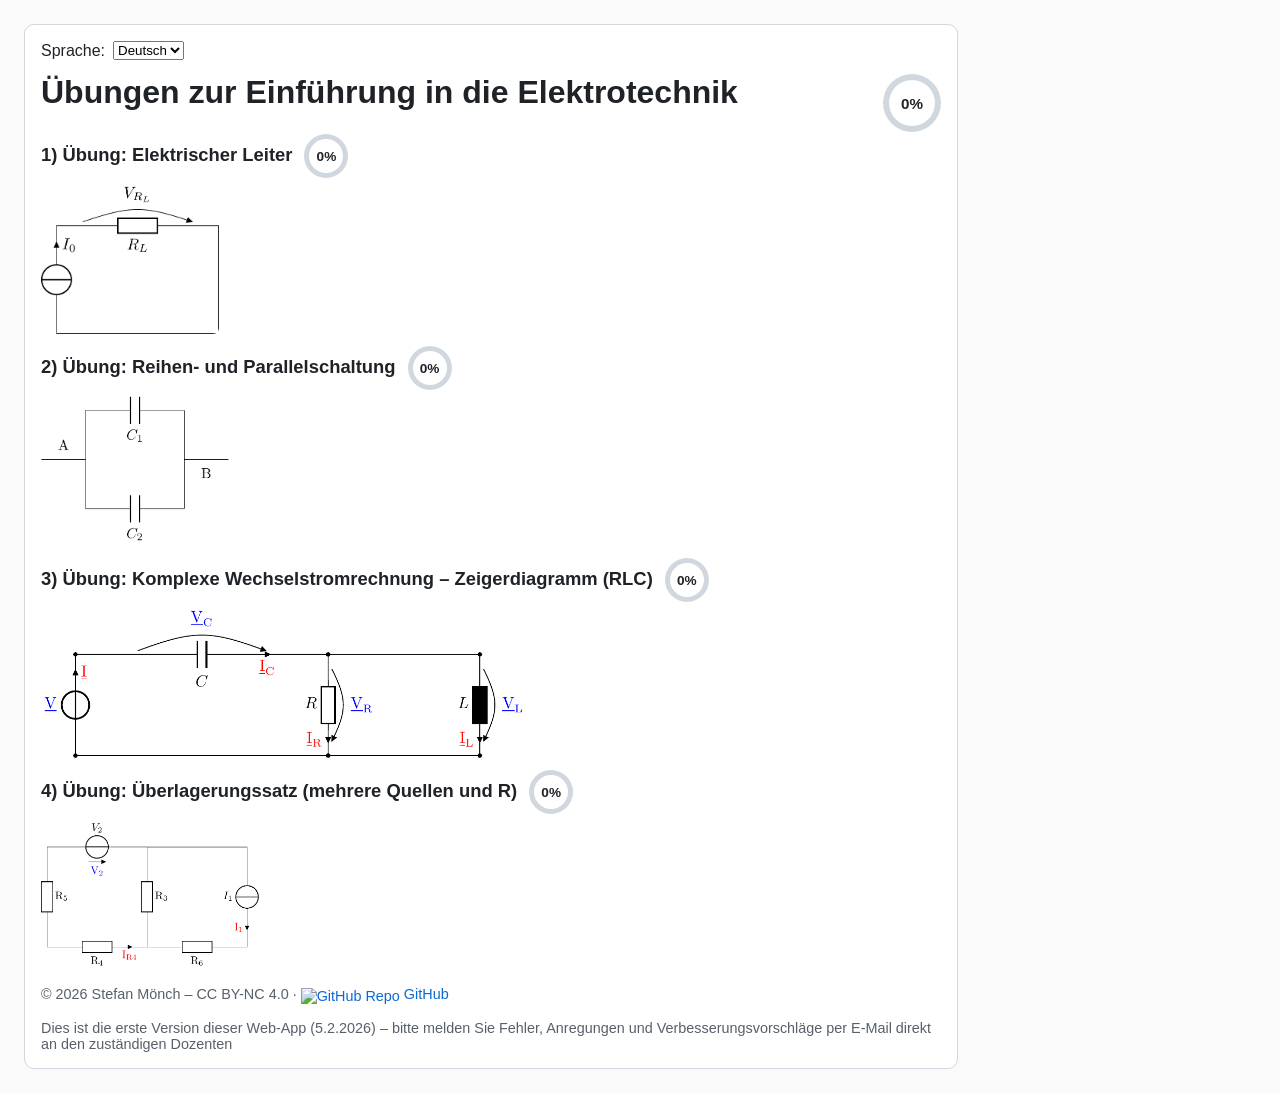
==== index.html @ 2b1e3f3d "Update superposition preview image" ====
<!doctype html>
<html lang="de">
<head>
  <meta charset="utf-8" />
  <meta name="viewport" content="width=device-width, initial-scale=1" />
  <title>Übungen zur Einführung in die Elektrotechnik</title>
  <style>
    body { font-family: "Segoe UI", Arial, sans-serif; margin: 24px; background: #fafafa; color: #1f2328; }
    .card { max-width: 900px; background: #fff; border: 1px solid #d0d7de; border-radius: 10px; padding: 16px; }
    h1 { margin-top: 0; }
    .row { display: flex; align-items: center; gap: 8px; margin: 0 0 14px 0; }
    ul { margin: 0; padding-left: 0; list-style: none; }
    a { color: #0969da; text-decoration: none; }
    a:hover { text-decoration: underline; }
    .footer { margin-top: 16px; font-size: 0.9rem; color: #57606a; }
    .thumb { margin: 6px 0 12px 0; }
    .thumb img { max-height: 150px; width: auto; display: block; border-radius: 6px; }
    .exercise-title { font-size: 1.15rem; font-weight: 700; display: inline-block; margin: 2px 0 4px 0; }
    .exercise-head { display: flex; align-items: center; gap: 12px; margin: 2px 0 6px 0; }
    .title-row { display: flex; align-items: center; justify-content: space-between; gap: 16px; }
    .progress { display: flex; align-items: center; }
    .progress-total .ring { width: 58px; height: 58px; font-size: 0.95rem; }
    .progress-total .ring::before { width: 46px; height: 46px; }
    .ring {
      width: 44px; height: 44px; border-radius: 50%;
      display: inline-flex; align-items: center; justify-content: center;
      font-weight: 700; font-size: 0.85rem; color: #1f2328;
      background: conic-gradient(#d0d7de 0deg, #d0d7de 360deg);
      position: relative;
    }
    .ring::before {
      content: "";
      width: 34px; height: 34px; border-radius: 50%;
      background: #fff;
      position: absolute;
    }
    .ring > span { position: relative; z-index: 1; }
  </style>
</head>
<body>
  <div class="card">
    <div class="row">
      <label for="lang" id="lbl-lang">Sprache:</label>
      <select id="lang">
        <option value="de">Deutsch</option>
        <option value="en">English</option>
      </select>
    </div>

    <div class="title-row">
      <h1 id="title">Übungen zur Einführung in die Elektrotechnik</h1>
      <div id="prog-total" class="progress progress-total"></div>
    </div>

    <ul>
      <li>
        <div class="exercise-head">
          <span id="lnk-leiter" class="exercise-title">1) Übung: Elektrischer Leiter</span>
          <div id="prog-leiter" class="progress"></div>
        </div>
        <div class="thumb">
          <a href="web-leiter/"><img src="schematics/leiter_topologies_clean/leiter_I_no_load.png" alt="Leiter Übung"></a>
        </div>
      </li>
      <li>
        <div class="exercise-head">
          <span id="lnk-ps" class="exercise-title">2) Übung: Reihen- und Parallelschaltung</span>
          <div id="prog-ps" class="progress"></div>
        </div>
        <div class="thumb">
          <a href="web-parallel-series/"><img src="schematics/parallel_series_topos_clean/parallel_series_C_2P.png" alt="Parallel/Serie Übung"></a>
        </div>
      </li>
      <li>
        <div class="exercise-head">
          <span id="lnk-rlc" class="exercise-title">3) Übung: Komplexe Wechselstromrechnung – Zeigerdiagramm (RLC)</span>
          <div id="prog-rlc" class="progress"></div>
        </div>
        <div class="thumb">
          <a href="web-rlc/"><img src="schematics/C_R__L.png" alt="RLC Übung"></a>
        </div>
      </li>
      <li>
        <div class="exercise-head">
          <span id="lnk-super" class="exercise-title">4) Übung: Überlagerungssatz (mehrere Quellen und R)</span>
          <div id="prog-super" class="progress"></div>
        </div>
        <div class="thumb">
          <a href="web-superposition/"><img src="superposition_topologies_50_clean/schematics/topo_028_I.png" alt="Überlagerung Übung"></a>
        </div>
      </li>
    </ul>

    <div class="footer">
      © 2026 Stefan Mönch – CC BY-NC 4.0 ·
      <a href="https://github.com/iew-moe/et" target="_blank" rel="noopener noreferrer">
        <img src="https://github.githubassets.com/images/modules/logos_page/GitHub-Mark.png"
             alt="GitHub Repo" width="18" height="18" style="vertical-align: middle;" />
        GitHub
      </a>
    </div>
    <div class="footer">
      Dies ist die erste Version dieser Web-App (5.2.2026) – bitte melden Sie Fehler, Anregungen und Verbesserungsvorschläge per E-Mail direkt an den zuständigen Dozenten
    </div>
  </div>

  <script>
    const I18N = {
      de: {
        pageTitle: "Übungen zur Einführung in die Elektrotechnik",
        lang: "Sprache:",
        title: "Übungen zur Einführung in die Elektrotechnik",
        leiter: "1) Übung: Elektrischer Leiter",
        ps: "2) Übung: Reihen- und Parallelschaltung",
        rlc: "3) Übung: Komplexe Wechselstromrechnung – Zeigerdiagramm (RLC)",
        super: "4) Übung: Überlagerungssatz (mehrere Quellen und R)"
      },
      en: {
        pageTitle: "Exercises: Introduction to Electrical Engineering",
        lang: "Language:",
        title: "Exercises: Introduction to Electrical Engineering",
        leiter: "1) Exercise: Electrical Conductor",
        ps: "2) Exercise: Series and Parallel Circuits",
        rlc: "3) Exercise: AC Complex Calculations – Phasor Diagram (RLC)",
        super: "4) Exercise: Superposition Theorem (multiple sources and R)"
      }
    };

    let LANG = localStorage.getItem("lang") || "de";
    if (!I18N[LANG]) LANG = "de";

    function applyLang() {
      const t = I18N[LANG];
      document.documentElement.lang = LANG;
      document.title = t.pageTitle;
      document.getElementById("lbl-lang").textContent = t.lang;
      document.getElementById("title").textContent = t.title;
      document.getElementById("lnk-leiter").textContent = t.leiter;
      document.getElementById("lnk-ps").textContent = t.ps;
      document.getElementById("lnk-rlc").textContent = t.rlc;
      document.getElementById("lnk-super").textContent = t.super;
      updateProgressUI();
      document.getElementById("lang").value = LANG;
    }

    function loadProgress() {
      try {
        return JSON.parse(localStorage.getItem("exerciseProgress") || "{}");
      } catch {
        return {};
      }
    }

    function avgProgress(exId) {
      const p = loadProgress();
      const ex = p[exId] || {};
      const vals = Object.values(ex).map((v) => Number(v)).filter((v) => Number.isFinite(v));
      if (!vals.length) return 0;
      const sum = vals.reduce((a, b) => a + b, 0);
      return Math.round(sum / vals.length);
    }

    function ringColor(p) {
      if (p >= 75) return "#2da44e";
      if (p >= 40) return "#0969da";
      return "#8c959f";
    }

    function updateProgressUI() {
      const map = [
        ["leiter", "prog-leiter"],
        ["parallel_series", "prog-ps"],
        ["rlc", "prog-rlc"],
        ["superposition", "prog-super"],
      ];
      for (const [exId, elId] of map) {
        const el = document.getElementById(elId);
        if (!el) continue;
        const p = avgProgress(exId);
        const color = ringColor(p);
        const deg = Math.round((p / 100) * 360);
        el.innerHTML = `
          <div class="ring" style="background: conic-gradient(${color} 0deg ${deg}deg, #d0d7de ${deg}deg 360deg);">
            <span>${p}%</span>
          </div>
        `;
      }

      const totalEl = document.getElementById("prog-total");
      if (totalEl) {
        const vals = map.map(([exId]) => avgProgress(exId));
        const totalP = vals.length ? Math.round(vals.reduce((a, b) => a + b, 0) / vals.length) : 0;
        const colorT = ringColor(totalP);
        const degT = Math.round((totalP / 100) * 360);
        totalEl.innerHTML = `
          <div class="ring" style="background: conic-gradient(${colorT} 0deg ${degT}deg, #d0d7de ${degT}deg 360deg);">
            <span>${totalP}%</span>
          </div>
        `;
      }
    }

    document.getElementById("lang").addEventListener("change", (e) => {
      LANG = e.target.value === "en" ? "en" : "de";
      localStorage.setItem("lang", LANG);
      applyLang();
    });

    applyLang();
  </script>
</body>
</html>
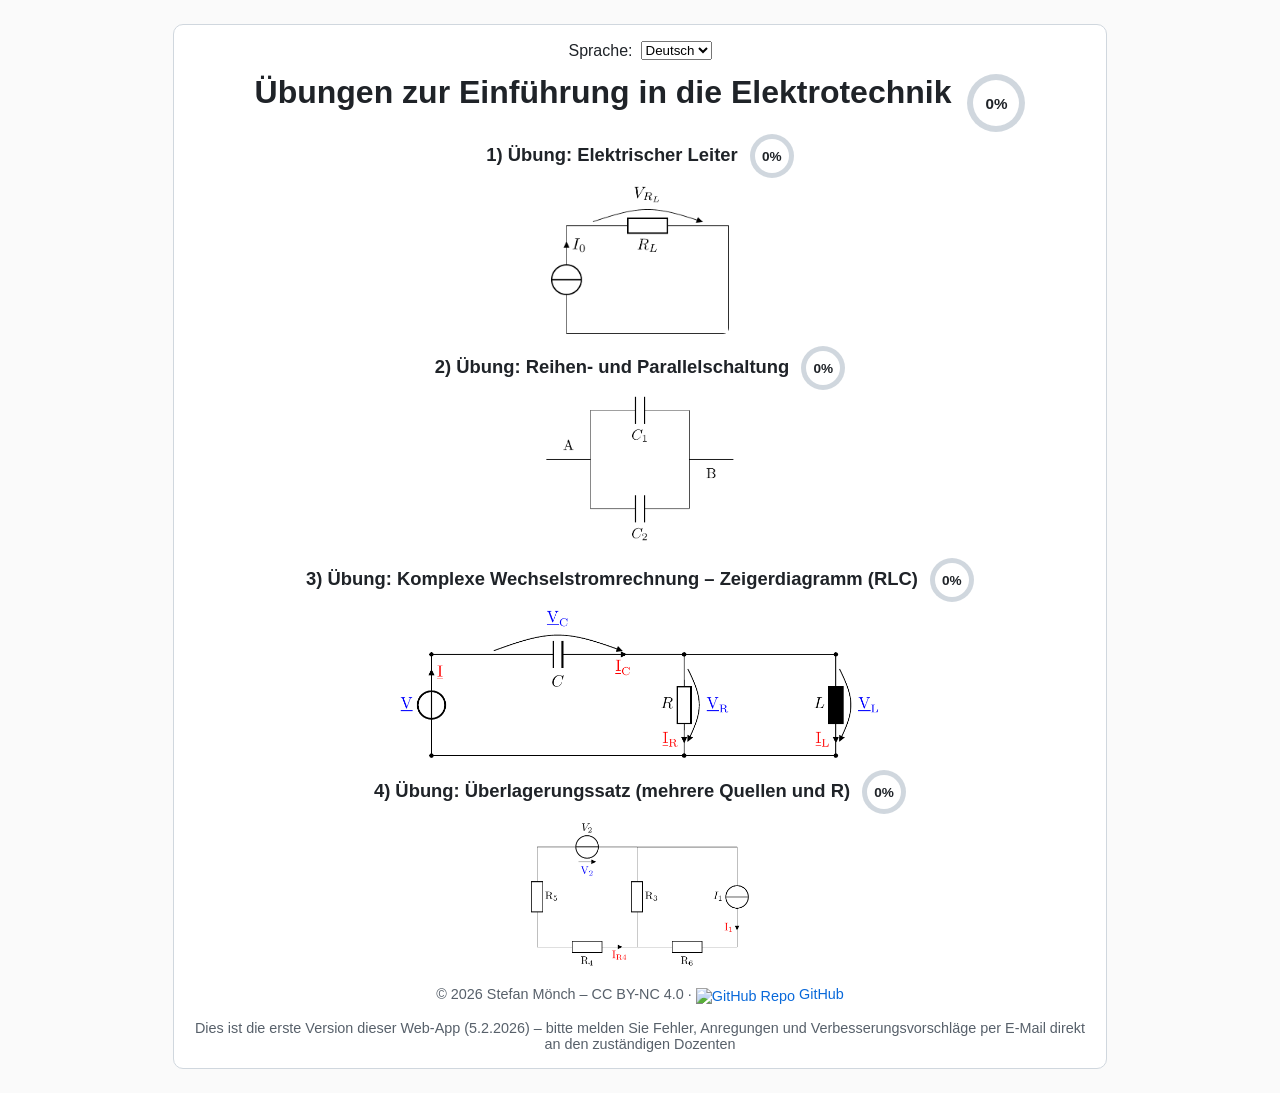
==== commit 1fdb3682: "Update superposition preview image" ====
--- a/index.html
+++ b/index.html
@@ -5,19 +5,19 @@
   <meta name="viewport" content="width=device-width, initial-scale=1" />
   <title>Übungen zur Einführung in die Elektrotechnik</title>
   <style>
-    body { font-family: "Segoe UI", Arial, sans-serif; margin: 24px; background: #fafafa; color: #1f2328; }
-    .card { max-width: 900px; background: #fff; border: 1px solid #d0d7de; border-radius: 10px; padding: 16px; }
+    body { font-family: "Segoe UI", Arial, sans-serif; margin: 24px; background: #fafafa; color: #1f2328; display: flex; justify-content: center; }
+    .card { max-width: 900px; background: #fff; border: 1px solid #d0d7de; border-radius: 10px; padding: 16px; text-align: center; }
     h1 { margin-top: 0; }
-    .row { display: flex; align-items: center; gap: 8px; margin: 0 0 14px 0; }
+    .row { display: flex; align-items: center; justify-content: center; gap: 8px; margin: 0 0 14px 0; }
     ul { margin: 0; padding-left: 0; list-style: none; }
     a { color: #0969da; text-decoration: none; }
     a:hover { text-decoration: underline; }
     .footer { margin-top: 16px; font-size: 0.9rem; color: #57606a; }
     .thumb { margin: 6px 0 12px 0; }
-    .thumb img { max-height: 150px; width: auto; display: block; border-radius: 6px; }
+    .thumb img { max-height: 150px; width: auto; display: block; border-radius: 6px; margin: 0 auto; }
     .exercise-title { font-size: 1.15rem; font-weight: 700; display: inline-block; margin: 2px 0 4px 0; }
-    .exercise-head { display: flex; align-items: center; gap: 12px; margin: 2px 0 6px 0; }
-    .title-row { display: flex; align-items: center; justify-content: space-between; gap: 16px; }
+    .exercise-head { display: flex; align-items: center; justify-content: center; gap: 12px; margin: 2px 0 6px 0; }
+    .title-row { display: flex; align-items: center; justify-content: center; gap: 16px; }
     .progress { display: flex; align-items: center; }
     .progress-total .ring { width: 58px; height: 58px; font-size: 0.95rem; }
     .progress-total .ring::before { width: 46px; height: 46px; }
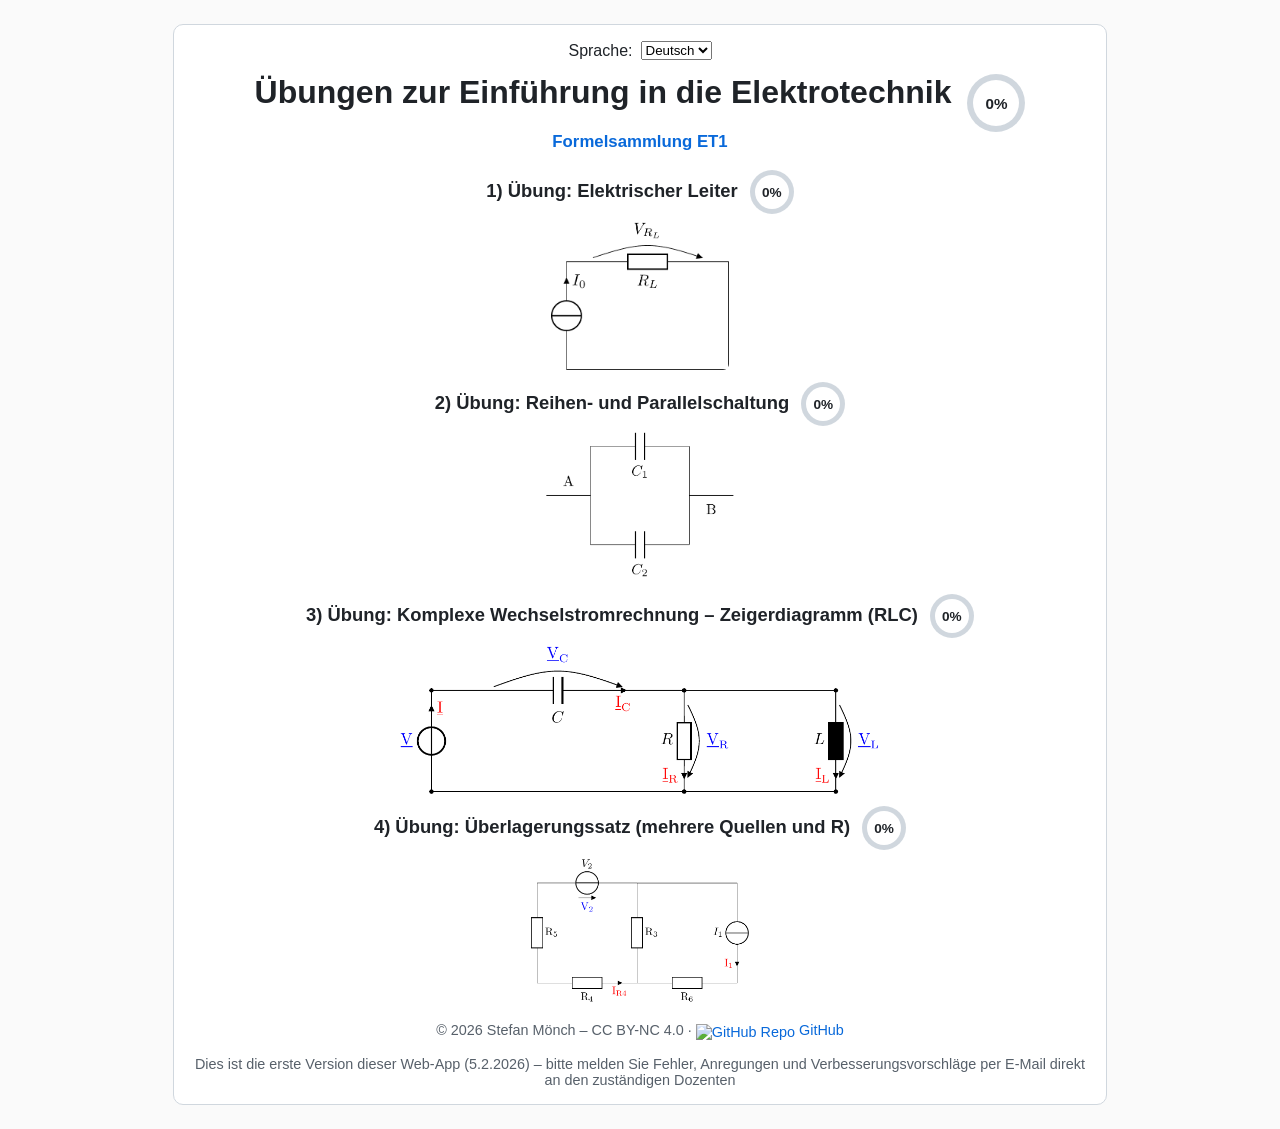
==== commit c85d0ac5: "Add formula sheet and RLC AI tutor prototype" ====
--- a/index.html
+++ b/index.html
@@ -17,6 +17,8 @@
     .thumb img { max-height: 150px; width: auto; display: block; border-radius: 6px; margin: 0 auto; }
     .exercise-title { font-size: 1.15rem; font-weight: 700; display: inline-block; margin: 2px 0 4px 0; }
     .exercise-head { display: flex; align-items: center; justify-content: center; gap: 12px; margin: 2px 0 6px 0; }
+    .resource-link { margin: 0 0 18px 0; font-size: 1.05rem; }
+    .resource-link a { font-weight: 700; }
     .title-row { display: flex; align-items: center; justify-content: center; gap: 16px; }
     .progress { display: flex; align-items: center; }
     .progress-total .ring { width: 58px; height: 58px; font-size: 0.95rem; }
@@ -36,6 +38,7 @@
     }
     .ring > span { position: relative; z-index: 1; }
   </style>
+  <script defer src="https://cloud.umami.is/script.js" data-website-id="fe2809e9-3433-432f-be27-22f206dfcfae"></script>
 </head>
 <body>
   <div class="card">
@@ -52,6 +55,10 @@
       <div id="prog-total" class="progress progress-total"></div>
     </div>
 
+    <div class="resource-link">
+      <a id="lnk-formula" href="Formelsammlung_ET1.html">Formelsammlung ET1</a>
+    </div>
+
     <ul>
       <li>
         <div class="exercise-head">
@@ -113,7 +120,8 @@
         leiter: "1) Übung: Elektrischer Leiter",
         ps: "2) Übung: Reihen- und Parallelschaltung",
         rlc: "3) Übung: Komplexe Wechselstromrechnung – Zeigerdiagramm (RLC)",
-        super: "4) Übung: Überlagerungssatz (mehrere Quellen und R)"
+        super: "4) Übung: Überlagerungssatz (mehrere Quellen und R)",
+        formula: "Formelsammlung ET1"
       },
       en: {
         pageTitle: "Exercises: Introduction to Electrical Engineering",
@@ -122,7 +130,8 @@
         leiter: "1) Exercise: Electrical Conductor",
         ps: "2) Exercise: Series and Parallel Circuits",
         rlc: "3) Exercise: AC Complex Calculations – Phasor Diagram (RLC)",
-        super: "4) Exercise: Superposition Theorem (multiple sources and R)"
+        super: "4) Exercise: Superposition Theorem (multiple sources and R)",
+        formula: "Formula sheet ET1"
       }
     };
 
@@ -139,6 +148,7 @@
       document.getElementById("lnk-ps").textContent = t.ps;
       document.getElementById("lnk-rlc").textContent = t.rlc;
       document.getElementById("lnk-super").textContent = t.super;
+      document.getElementById("lnk-formula").textContent = t.formula;
       updateProgressUI();
       document.getElementById("lang").value = LANG;
     }
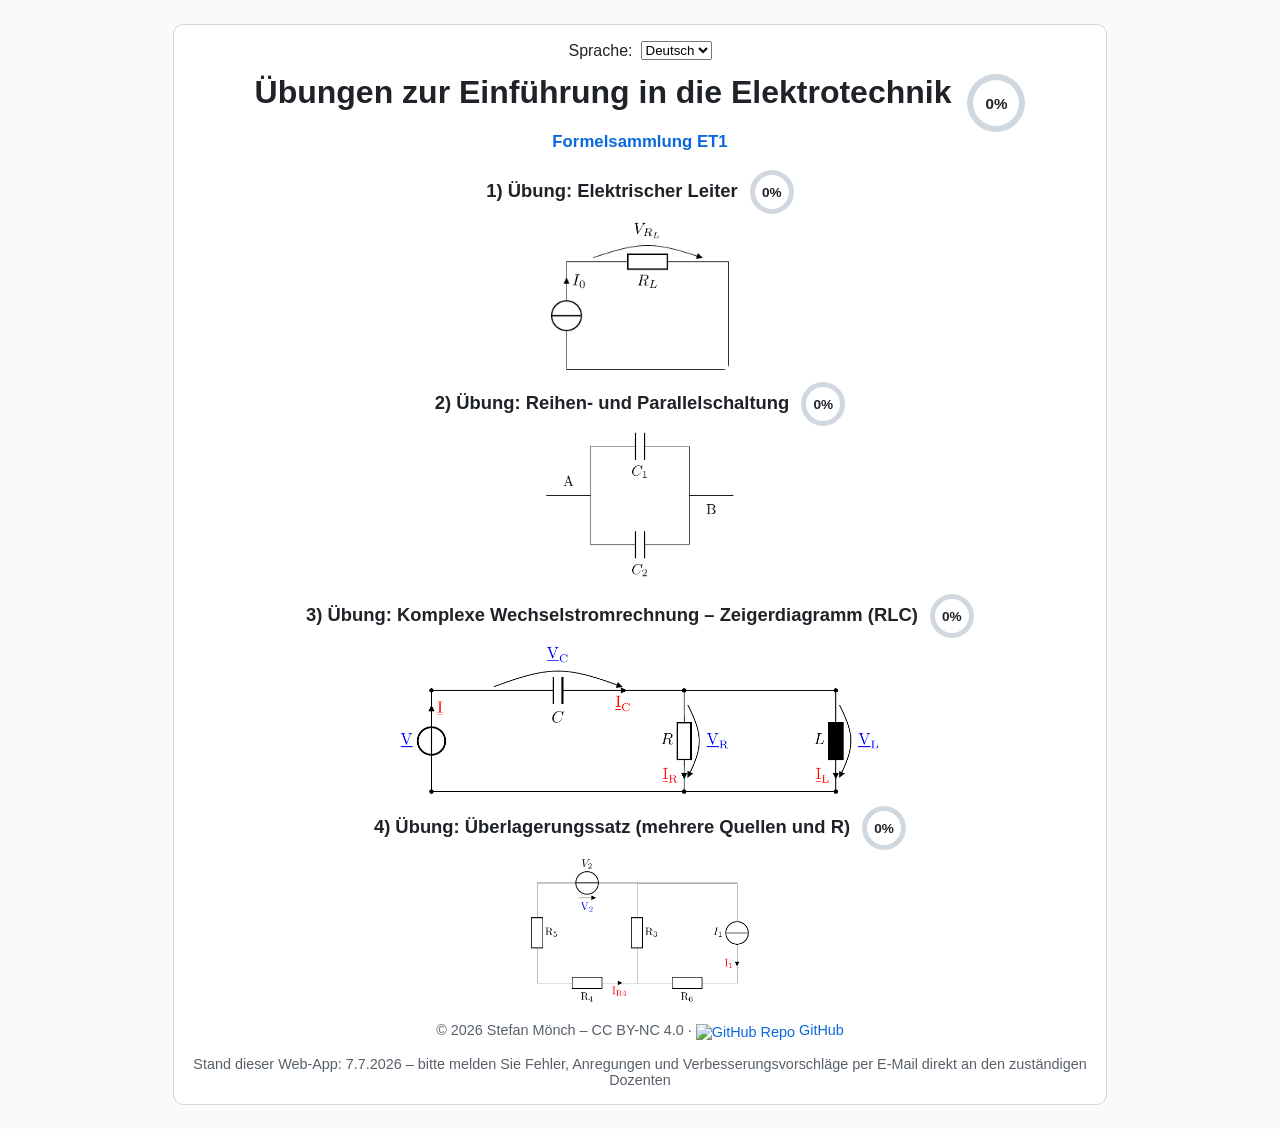
==== commit 9f099233: "Update app footer and navigation" ====
--- a/index.html
+++ b/index.html
@@ -107,7 +107,7 @@
       </a>
     </div>
     <div class="footer">
-      Dies ist die erste Version dieser Web-App (5.2.2026) – bitte melden Sie Fehler, Anregungen und Verbesserungsvorschläge per E-Mail direkt an den zuständigen Dozenten
+      Stand dieser Web-App: 7.7.2026 – bitte melden Sie Fehler, Anregungen und Verbesserungsvorschläge per E-Mail direkt an den zuständigen Dozenten
     </div>
   </div>
 
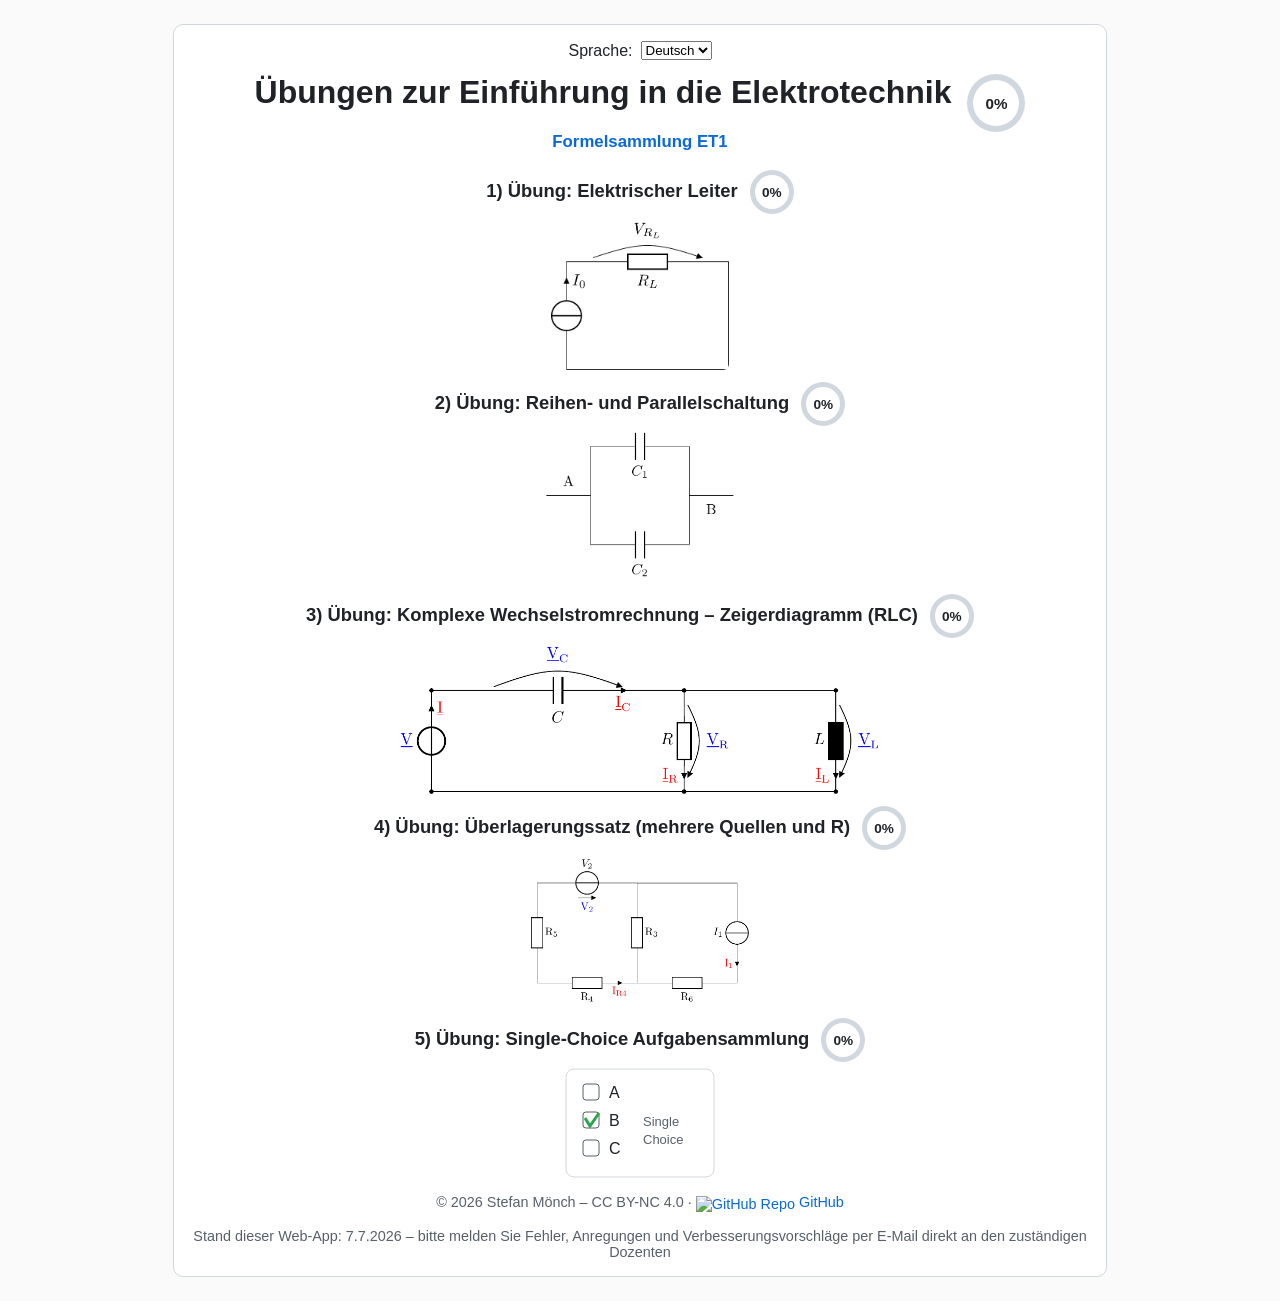
==== commit fd0037a9: "Add exercise 5: single-choice problem collection" ====
--- a/index.html
+++ b/index.html
@@ -96,6 +96,30 @@
           <a href="web-superposition/"><img src="superposition_topologies_50_clean/schematics/topo_028_I.png" alt="Überlagerung Übung"></a>
         </div>
       </li>
+      <li>
+        <div class="exercise-head">
+          <span id="lnk-sc" class="exercise-title">5) Übung: Single-Choice Aufgabensammlung</span>
+          <div id="prog-sc" class="progress"></div>
+        </div>
+        <div class="thumb">
+          <a href="web-single-choice/" aria-label="Single-Choice Übung">
+            <svg width="150" height="110" viewBox="0 0 150 110" xmlns="http://www.w3.org/2000/svg" role="img" style="display:block;margin:0 auto;border-radius:6px;">
+              <rect x="1" y="1" width="148" height="108" rx="8" fill="#fff" stroke="#d0d7de"/>
+              <g font-family="Segoe UI, Arial, sans-serif" font-size="16" fill="#1f2328">
+                <rect x="18" y="16" width="16" height="16" rx="3" fill="#fff" stroke="#57606a"/>
+                <text x="44" y="30">A</text>
+                <rect x="18" y="44" width="16" height="16" rx="3" fill="#fff" stroke="#57606a"/>
+                <path d="M20 50 l5 8 l9 -13" stroke="#2da44e" stroke-width="3" fill="none"/>
+                <text x="44" y="58">B</text>
+                <rect x="18" y="72" width="16" height="16" rx="3" fill="#fff" stroke="#57606a"/>
+                <text x="44" y="86">C</text>
+                <text x="78" y="58" font-size="13" fill="#57606a">Single</text>
+                <text x="78" y="76" font-size="13" fill="#57606a">Choice</text>
+              </g>
+            </svg>
+          </a>
+        </div>
+      </li>
     </ul>
 
     <div class="footer">
@@ -121,6 +145,7 @@
         ps: "2) Übung: Reihen- und Parallelschaltung",
         rlc: "3) Übung: Komplexe Wechselstromrechnung – Zeigerdiagramm (RLC)",
         super: "4) Übung: Überlagerungssatz (mehrere Quellen und R)",
+        sc: "5) Übung: Single-Choice Aufgabensammlung",
         formula: "Formelsammlung ET1"
       },
       en: {
@@ -131,6 +156,7 @@
         ps: "2) Exercise: Series and Parallel Circuits",
         rlc: "3) Exercise: AC Complex Calculations – Phasor Diagram (RLC)",
         super: "4) Exercise: Superposition Theorem (multiple sources and R)",
+        sc: "5) Exercise: Single-Choice Problem Collection",
         formula: "Formula sheet ET1"
       }
     };
@@ -148,6 +174,7 @@
       document.getElementById("lnk-ps").textContent = t.ps;
       document.getElementById("lnk-rlc").textContent = t.rlc;
       document.getElementById("lnk-super").textContent = t.super;
+      document.getElementById("lnk-sc").textContent = t.sc;
       document.getElementById("lnk-formula").textContent = t.formula;
       updateProgressUI();
       document.getElementById("lang").value = LANG;
@@ -182,6 +209,7 @@
         ["parallel_series", "prog-ps"],
         ["rlc", "prog-rlc"],
         ["superposition", "prog-super"],
+        ["single_choice", "prog-sc"],
       ];
       for (const [exId, elId] of map) {
         const el = document.getElementById(elId);
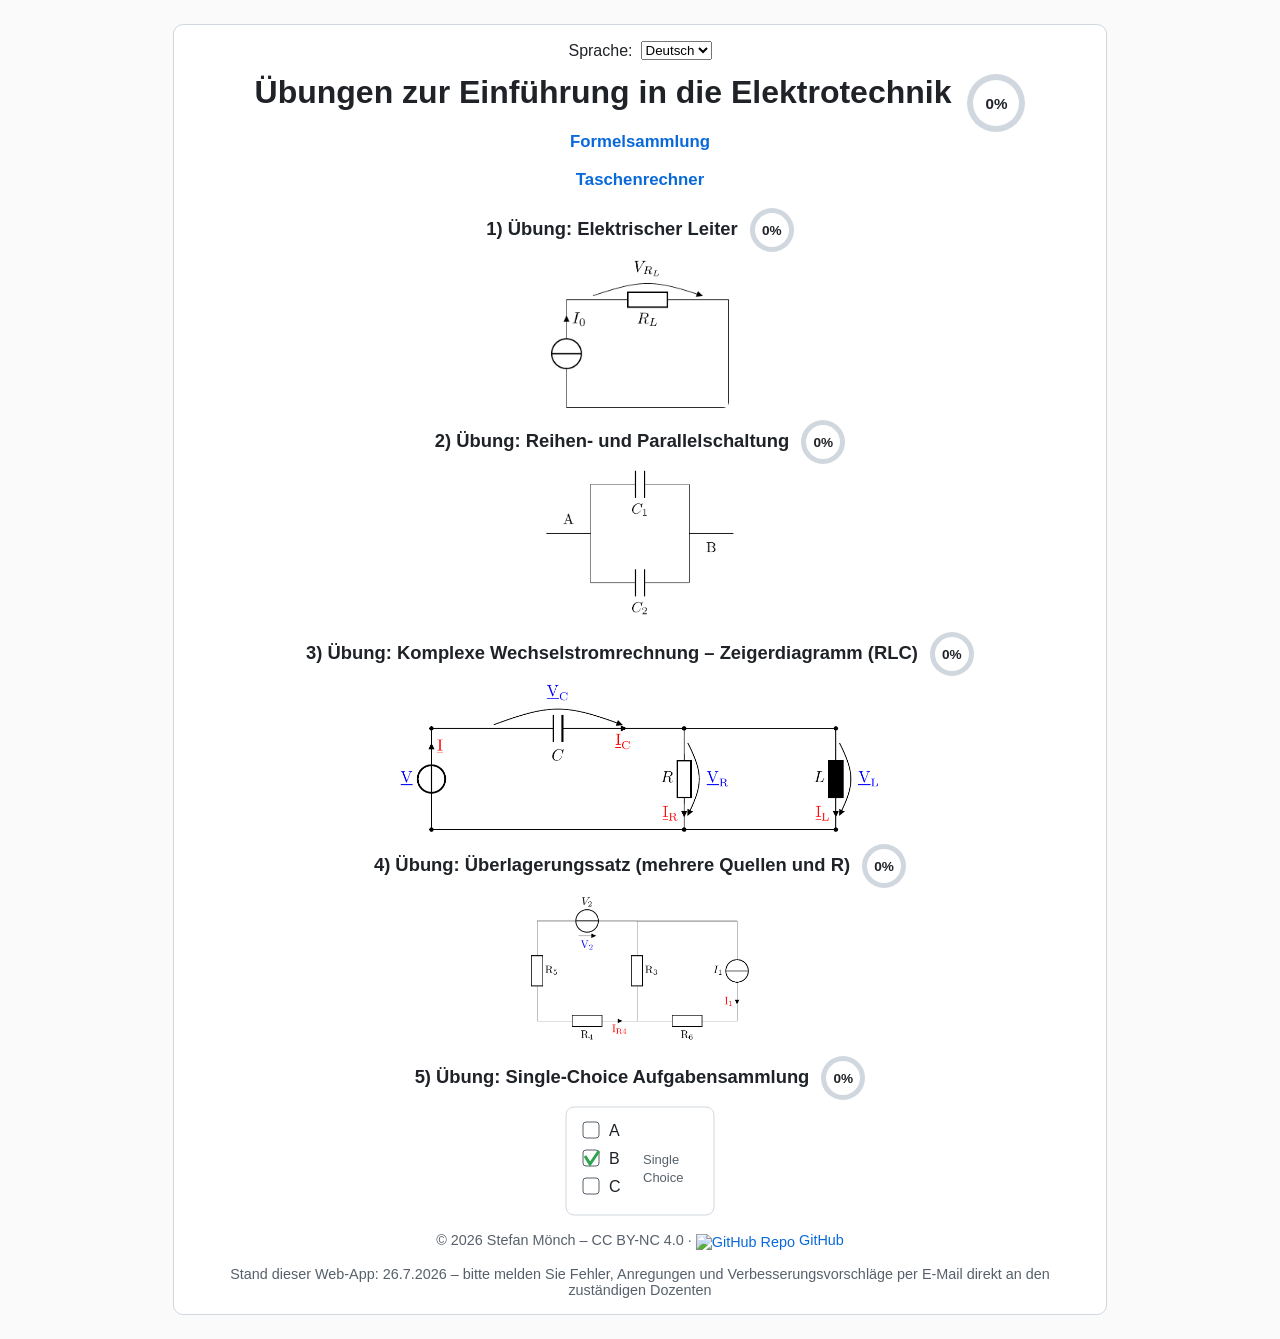
==== commit 33aadb38: "Add calculator emulator and widgets to all exercises" ====
--- a/index.html
+++ b/index.html
@@ -56,7 +56,10 @@
     </div>
 
     <div class="resource-link">
-      <a id="lnk-formula" href="Formelsammlung_ET1.html">Formelsammlung ET1</a>
+      <a id="lnk-formula" href="Formelsammlung_ET1.html">Formelsammlung</a>
+    </div>
+    <div class="resource-link">
+      <a id="lnk-emulator" href="web-calculator-emulator/index.html">Taschenrechner</a>
     </div>
 
     <ul>
@@ -66,7 +69,7 @@
           <div id="prog-leiter" class="progress"></div>
         </div>
         <div class="thumb">
-          <a href="web-leiter/"><img src="schematics/leiter_topologies_clean/leiter_I_no_load.png" alt="Leiter Übung"></a>
+          <a href="web-leiter/index.html"><img src="schematics/leiter_topologies_clean/leiter_I_no_load.png" alt="Leiter Übung"></a>
         </div>
       </li>
       <li>
@@ -75,7 +78,7 @@
           <div id="prog-ps" class="progress"></div>
         </div>
         <div class="thumb">
-          <a href="web-parallel-series/"><img src="schematics/parallel_series_topos_clean/parallel_series_C_2P.png" alt="Parallel/Serie Übung"></a>
+          <a href="web-parallel-series/index.html"><img src="schematics/parallel_series_topos_clean/parallel_series_C_2P.png" alt="Parallel/Serie Übung"></a>
         </div>
       </li>
       <li>
@@ -84,7 +87,7 @@
           <div id="prog-rlc" class="progress"></div>
         </div>
         <div class="thumb">
-          <a href="web-rlc/"><img src="schematics/C_R__L.png" alt="RLC Übung"></a>
+          <a href="web-rlc/index.html"><img src="schematics/C_R__L.png" alt="RLC Übung"></a>
         </div>
       </li>
       <li>
@@ -93,7 +96,7 @@
           <div id="prog-super" class="progress"></div>
         </div>
         <div class="thumb">
-          <a href="web-superposition/"><img src="superposition_topologies_50_clean/schematics/topo_028_I.png" alt="Überlagerung Übung"></a>
+          <a href="web-superposition/index.html"><img src="superposition_topologies_50_clean/schematics/topo_028_I.png" alt="Überlagerung Übung"></a>
         </div>
       </li>
       <li>
@@ -102,7 +105,7 @@
           <div id="prog-sc" class="progress"></div>
         </div>
         <div class="thumb">
-          <a href="web-single-choice/" aria-label="Single-Choice Übung">
+          <a href="web-single-choice/index.html" aria-label="Single-Choice Übung">
             <svg width="150" height="110" viewBox="0 0 150 110" xmlns="http://www.w3.org/2000/svg" role="img" style="display:block;margin:0 auto;border-radius:6px;">
               <rect x="1" y="1" width="148" height="108" rx="8" fill="#fff" stroke="#d0d7de"/>
               <g font-family="Segoe UI, Arial, sans-serif" font-size="16" fill="#1f2328">
@@ -131,7 +134,7 @@
       </a>
     </div>
     <div class="footer">
-      Stand dieser Web-App: 7.7.2026 – bitte melden Sie Fehler, Anregungen und Verbesserungsvorschläge per E-Mail direkt an den zuständigen Dozenten
+      Stand dieser Web-App: 26.7.2026 – bitte melden Sie Fehler, Anregungen und Verbesserungsvorschläge per E-Mail direkt an den zuständigen Dozenten
     </div>
   </div>
 
@@ -146,7 +149,8 @@
         rlc: "3) Übung: Komplexe Wechselstromrechnung – Zeigerdiagramm (RLC)",
         super: "4) Übung: Überlagerungssatz (mehrere Quellen und R)",
         sc: "5) Übung: Single-Choice Aufgabensammlung",
-        formula: "Formelsammlung ET1"
+        formula: "Formelsammlung",
+        emulator: "Taschenrechner"
       },
       en: {
         pageTitle: "Exercises: Introduction to Electrical Engineering",
@@ -157,7 +161,8 @@
         rlc: "3) Exercise: AC Complex Calculations – Phasor Diagram (RLC)",
         super: "4) Exercise: Superposition Theorem (multiple sources and R)",
         sc: "5) Exercise: Single-Choice Problem Collection",
-        formula: "Formula sheet ET1"
+        formula: "Formula sheet",
+        emulator: "Calculator"
       }
     };
 
@@ -176,6 +181,7 @@
       document.getElementById("lnk-super").textContent = t.super;
       document.getElementById("lnk-sc").textContent = t.sc;
       document.getElementById("lnk-formula").textContent = t.formula;
+      document.getElementById("lnk-emulator").textContent = t.emulator;
       updateProgressUI();
       document.getElementById("lang").value = LANG;
     }
